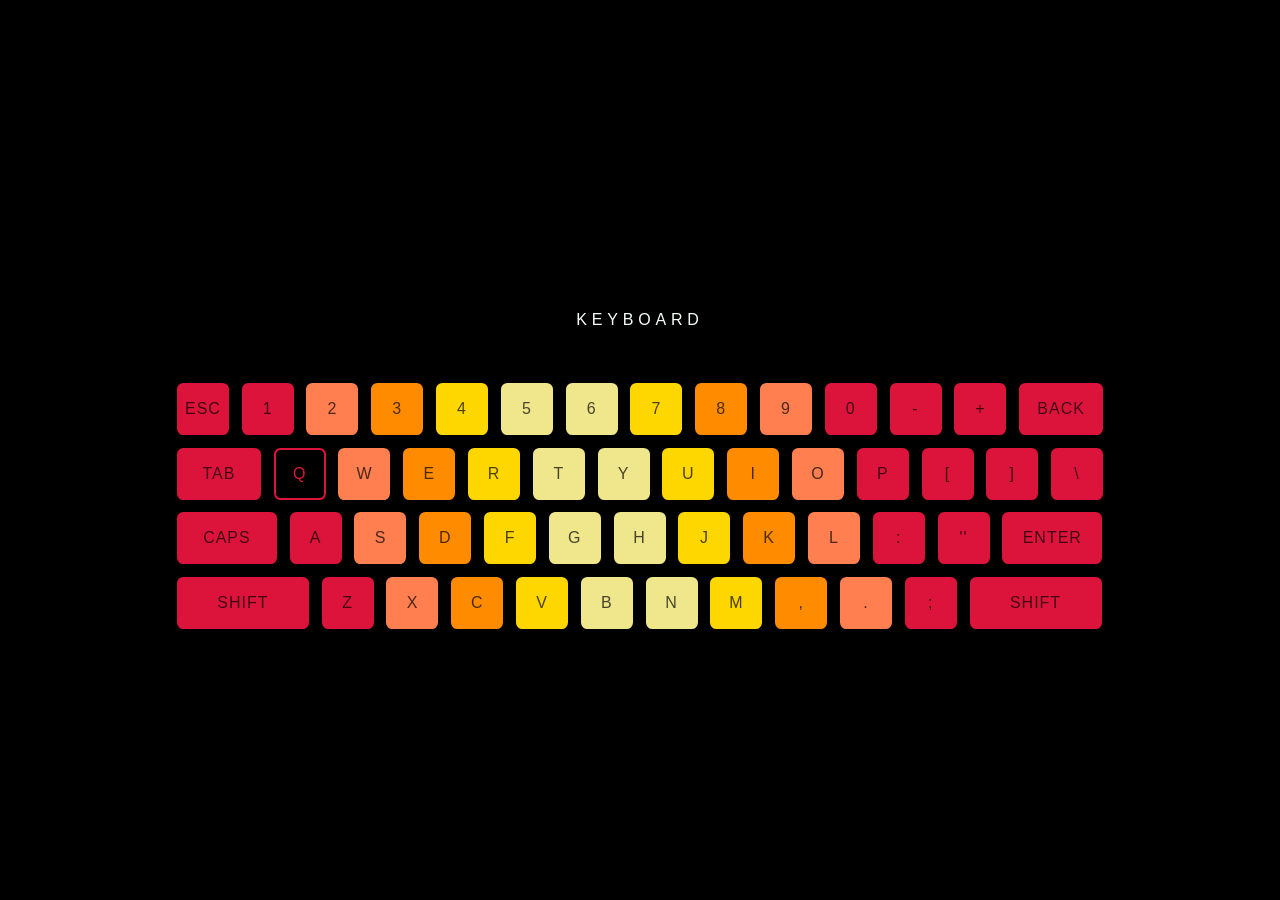
==== index.html @ 3327ca9e "Add files via upload" ====
<!DOCTYPE html>
<html lang="en">
  <head>
    <meta charset="UTF-8" />

    <link rel="stylesheet" href="2.css" />
    <link rel="stylesheet" href="1.css" />
    <link rel="shortcut icon" href="./♡ Anime pfp♡.jpeg" type="image/x-icon" />
    <title>Raff | Keyboard</title>
  </head>

  <body translate="no">
    <h1 class="title">Keyboard</h1>
    <div class="keyboard">
      <ul class="row row-0">
        <li class="pinky" id="esc">ESC</li>
        <li class="pinky" id="1">1</li>
        <li class="ring" id="2">2</li>
        <li class="middle" id="3">3</li>
        <li class="pointer1st" id="4">4</li>
        <li class="pointer2nd" id="5">5</li>
        <li class="pointer2nd" id="6">6</li>
        <li class="pointer1st" id="7">7</li>
        <li class="middle" id="8">8</li>
        <li class="ring" id="9">9</li>
        <li class="pinky" id="10">0</li>
        <li class="pinky">-</li>
        <li class="pinky">+</li>
        <li class="pinky" id="back">BACK</li>
      </ul>
      <ul class="row row-1">
        <li class="pinky" id="tab">TAB</li>
        <li class="pinky" id="Q">Q</li>
        <li class="ring" id="W">W</li>
        <li class="middle" id="E">E</li>
        <li class="pointer1st" id="R">R</li>
        <li class="pointer2nd" id="T">T</li>
        <li class="pointer2nd" id="Y">Y</li>
        <li class="pointer1st" id="U">U</li>
        <li class="middle" id="I">I</li>
        <li class="ring" id="O">O</li>
        <li class="pinky" id="P">P</li>
        <li class="pinky">[</li>
        <li class="pinky">]</li>
        <li class="pinky">\</li>
      </ul>
      <ul class="row row-2">
        <li class="pinky" id="caps">CAPS</li>
        <li class="pinky" id="A">A</li>
        <li class="ring" id="S">S</li>
        <li class="middle" id="D">D</li>
        <li class="pointer1st" id="F">F</li>
        <li class="pointer2nd" id="G">G</li>
        <li class="pointer2nd" id="H">H</li>
        <li class="pointer1st" id="J">J</li>
        <li class="middle" id="K">K</li>
        <li class="ring" id="L">L</li>
        <li class="pinky">:</li>
        <li class="pinky">''</li>
        <li class="pinky" id="enter">ENTER</li>
      </ul>
      <ul class="row row-3">
        <li class="pinky" id="left-shift">SHIFT</li>
        <li class="pinky" id="Z">Z</li>
        <li class="ring" id="X">X</li>
        <li class="middle" id="C">C</li>
        <li class="pointer1st" id="V">V</li>
        <li class="pointer2nd" id="B">B</li>
        <li class="pointer2nd" id="N">N</li>
        <li class="pointer1st" id="M">M</li>
        <li class="middle">,</li>
        <li class="ring">.</li>
        <li class="pinky">;</li>
        <li class="pinky" id="right-shift">SHIFT</li>
      </ul>
    </div>

    <script src="1.js" id="rendered-js"></script>
  </body>
</html>
---- 2.css ----
html,
body,
div,
span,
applet,
object,
iframe,
h1,
h2,
h3,
h4,
h5,
h6,
p,
blockquote,
pre,
a,
abbr,
acronym,
address,
big,
cite,
code,
del,
dfn,
em,
img,
ins,
kbd,
q,
s,
samp,
small,
strike,
strong,
sub,
sup,
tt,
var,
b,
u,
i,
center,
dl,
dt,
dd,
ol,
ul,
li,
fieldset,
form,
label,
legend,
table,
caption,
tbody,
tfoot,
thead,
tr,
th,
td,
article,
aside,
canvas,
details,
embed,
figure,
figcaption,
footer,
header,
hgroup,
menu,
nav,
output,
ruby,
section,
summary,
time,
mark,
audio,
video {
  margin: 0;
  padding: 0;
  border: 0;
  font-size: 100%;
  font: inherit;
  vertical-align: baseline
}

article,
aside,
details,
figcaption,
figure,
footer,
header,
hgroup,
menu,
nav,
section {
  display: block
}

body {
  line-height: 1
}

ol,
ul {
  list-style: none
}

blockquote,
q {
  quotes: none
}

blockquote:before,
blockquote:after,
q:before,
q:after {
  content: '';
  content: none
}

table {
  border-collapse: collapse;
  border-spacing: 0
}
---- 1.css ----
body {
  background-color: black;
  font-family: "Helvetica Neue", Helvetica, Arial, sans-serif;
  font-weight: 500;
  display: flex;
  flex-direction: column;
  justify-content: center;
  align-items: center;
  height: 100vh;
}

.title {
  color: mintcream;
  text-transform: uppercase;
  margin-top: 3em;
  margin-bottom: 3em;
  font-size: 1em;
  letter-spacing: 0.3em;
}

.keyboard {
  display: flex;
  flex-direction: column;
}

.row {
  list-style: none;
  display: flex;
}

li {
  height: 3em;
  width: 3em;
  color: rgba(0, 0, 0, 0.7);
  border-radius: 0.4em;
  line-height: 3em;
  letter-spacing: 1px;
  margin: 0.4em;
  transition: 0.3s;
  text-align: center;
  font-size: 1em;
}

#tab {
  width: 5em;
}

#caps {
  width: 6em;
}

#left-shift {
  width: 8em;
}

#enter {
  width: 6em;
}

#right-shift {
  width: 8em;
}

#back {
  width: 5em;
}

.pinky {
  background-color: crimson;
  border: 2px solid crimson;
}

.pinky.selected {
  color: crimson;
}

.ring {
  background-color: coral;
  border: 2px solid coral;
}

.ring.selected {
  color: coral;
}

.middle {
  background-color: darkorange;
  border: 2px solid darkorange;
}

.middle.selected {
  color: darkorange;
}

.pointer1st {
  background-color: gold;
  border: 2px solid gold;
}

.pointer1st.selected {
  color: gold;
}

.pointer2nd {
  background-color: khaki;
  border: 2px solid khaki;
}

.pointer2nd.selected {
  color: khaki;
}

.fill-out-key {
  background-color: slategrey;
  border: 2px solid slategrey;
}

.selected {
  background-color: transparent;
  -webkit-animation: vibrate-1 0.3s linear infinite both;
  animation: vibrate-1 0.3s linear infinite both;
}


.hit {
  -webkit-animation: hit 0.3s cubic-bezier(0.39, 0.575, 0.565, 1) both;
  animation: hit 0.3s cubic-bezier(0.39, 0.575, 0.565, 1) both;
}

@-webkit-keyframes hit {
  0% {
    -webkit-transform: scale(1.2);
    transform: scale(1.2);
  }

  100% {
    -webkit-transform: scale(1);
    transform: scale(1);
  }
}

@keyframes hit {
  0% {
    -webkit-transform: scale(1.2);
    transform: scale(1.2);
  }

  100% {
    -webkit-transform: scale(1);
    transform: scale(1);
  }
}

@-webkit-keyframes vibrate-1 {
  0% {
    -webkit-transform: translate(0);
    transform: translate(0);
  }

  20% {
    -webkit-transform: translate(-2px, 2px);
    transform: translate(-2px, 2px);
  }

  40% {
    -webkit-transform: translate(-2px, -2px);
    transform: translate(-2px, -2px);
  }

  60% {
    -webkit-transform: translate(2px, 2px);
    transform: translate(2px, 2px);
  }

  80% {
    -webkit-transform: translate(2px, -2px);
    transform: translate(2px, -2px);
  }

  100% {
    -webkit-transform: translate(0);
    transform: translate(0);
  }
}

@keyframes vibrate-1 {
  0% {
    -webkit-transform: translate(0);
    transform: translate(0);
  }

  20% {
    -webkit-transform: translate(-2px, 2px);
    transform: translate(-2px, 2px);
  }

  40% {
    -webkit-transform: translate(-2px, -2px);
    transform: translate(-2px, -2px);
  }

  60% {
    -webkit-transform: translate(2px, 2px);
    transform: translate(2px, 2px);
  }

  80% {
    -webkit-transform: translate(2px, -2px);
    transform: translate(2px, -2px);
  }

  100% {
    -webkit-transform: translate(0);
    transform: translate(0);
  }
}
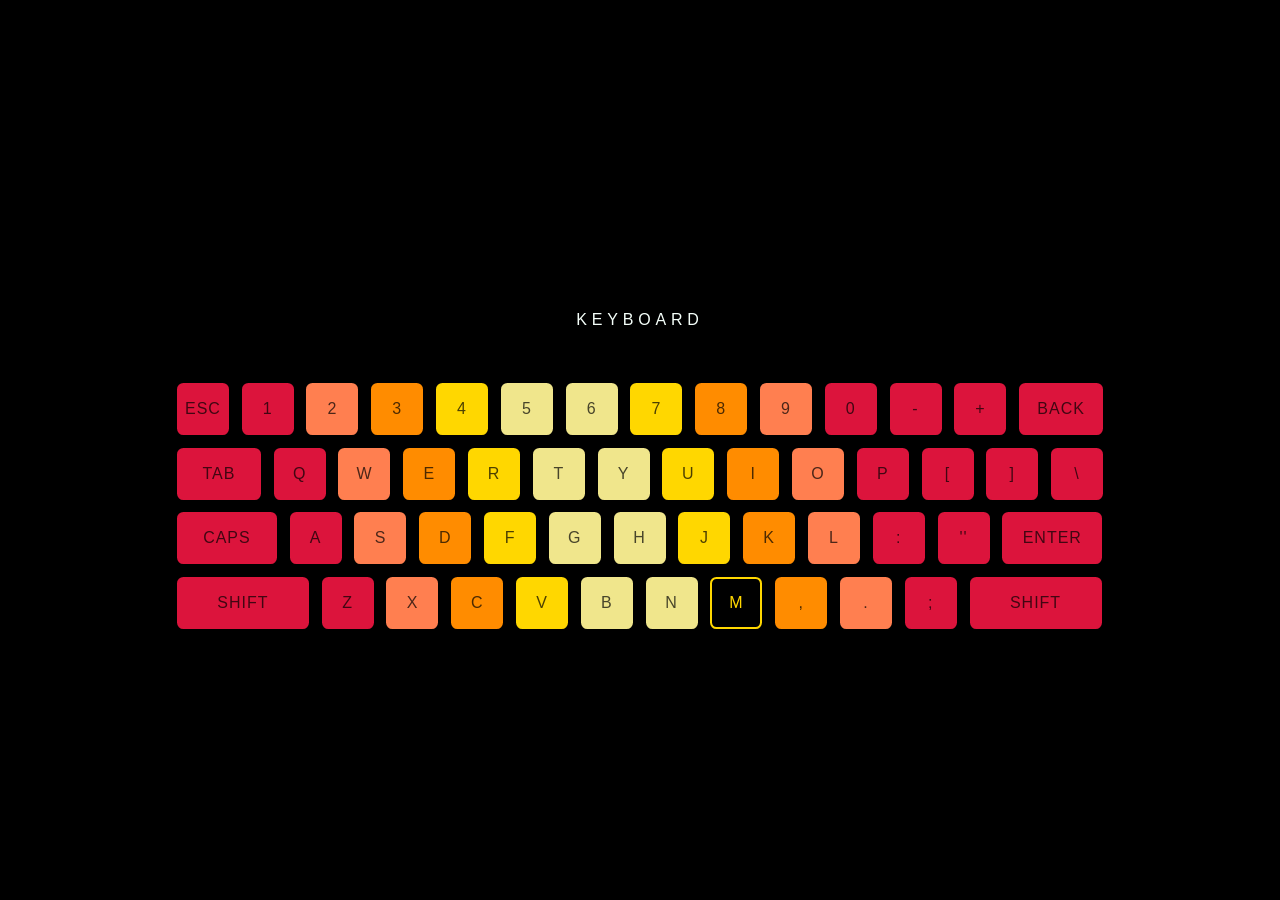
==== commit db42827e: "Update index.html" ====
--- a/index.html
+++ b/index.html
@@ -5,7 +5,7 @@
 
     <link rel="stylesheet" href="2.css" />
     <link rel="stylesheet" href="1.css" />
-    <link rel="shortcut icon" href="./♡ Anime pfp♡.jpeg" type="image/x-icon" />
+    <link rel="shortcut icon" href="./raffneptune" type="image/x-icon" />
     <title>Raff | Keyboard</title>
   </head>
 
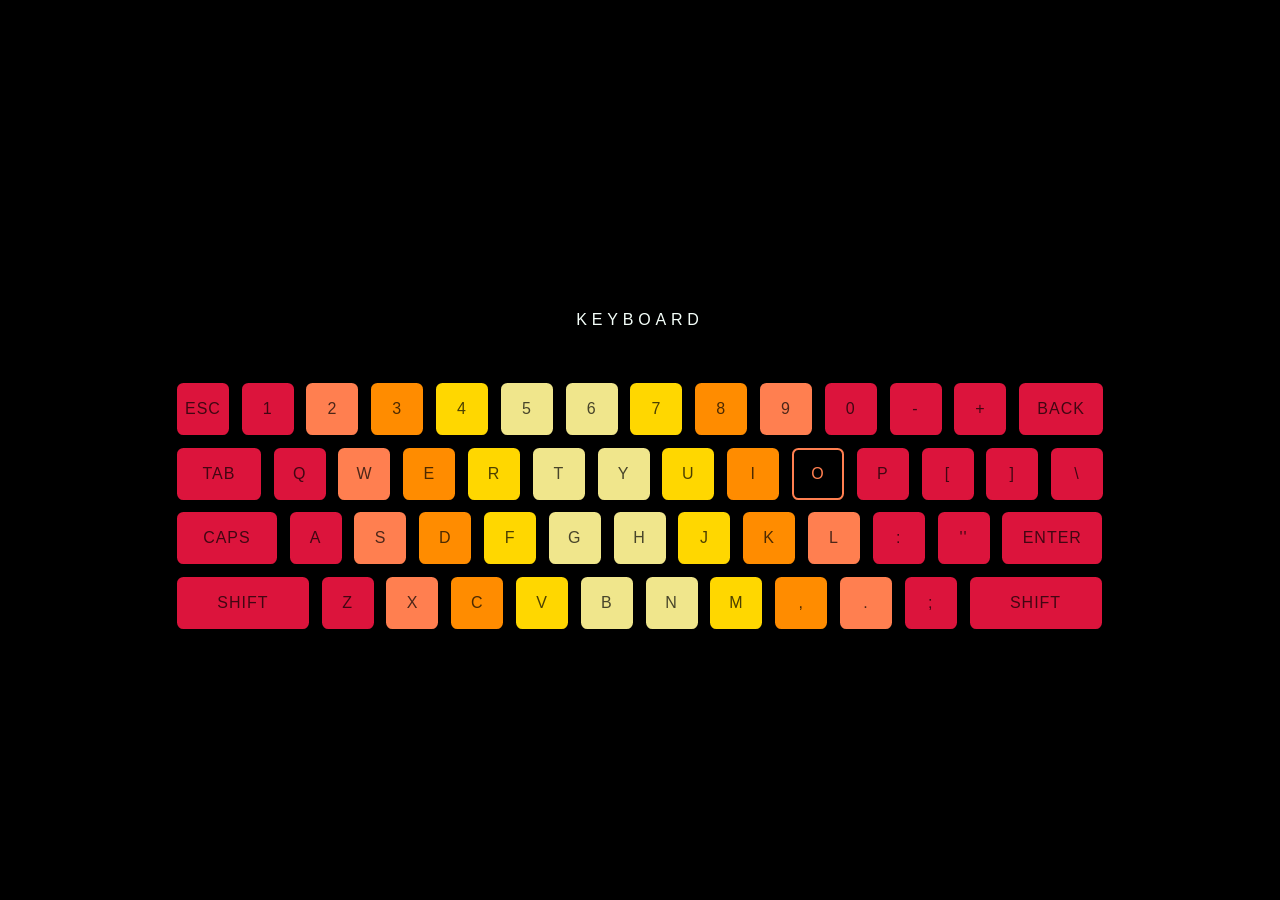
==== commit abcb86ea: "Update index.html" ====
--- a/index.html
+++ b/index.html
@@ -5,7 +5,7 @@
 
     <link rel="stylesheet" href="2.css" />
     <link rel="stylesheet" href="1.css" />
-    <link rel="shortcut icon" href="./raffneptune" type="image/x-icon" />
+    <link rel="shortcut icon" href="./raffneptune.jpg" type="image/x-icon" />
     <title>Raff | Keyboard</title>
   </head>
 
